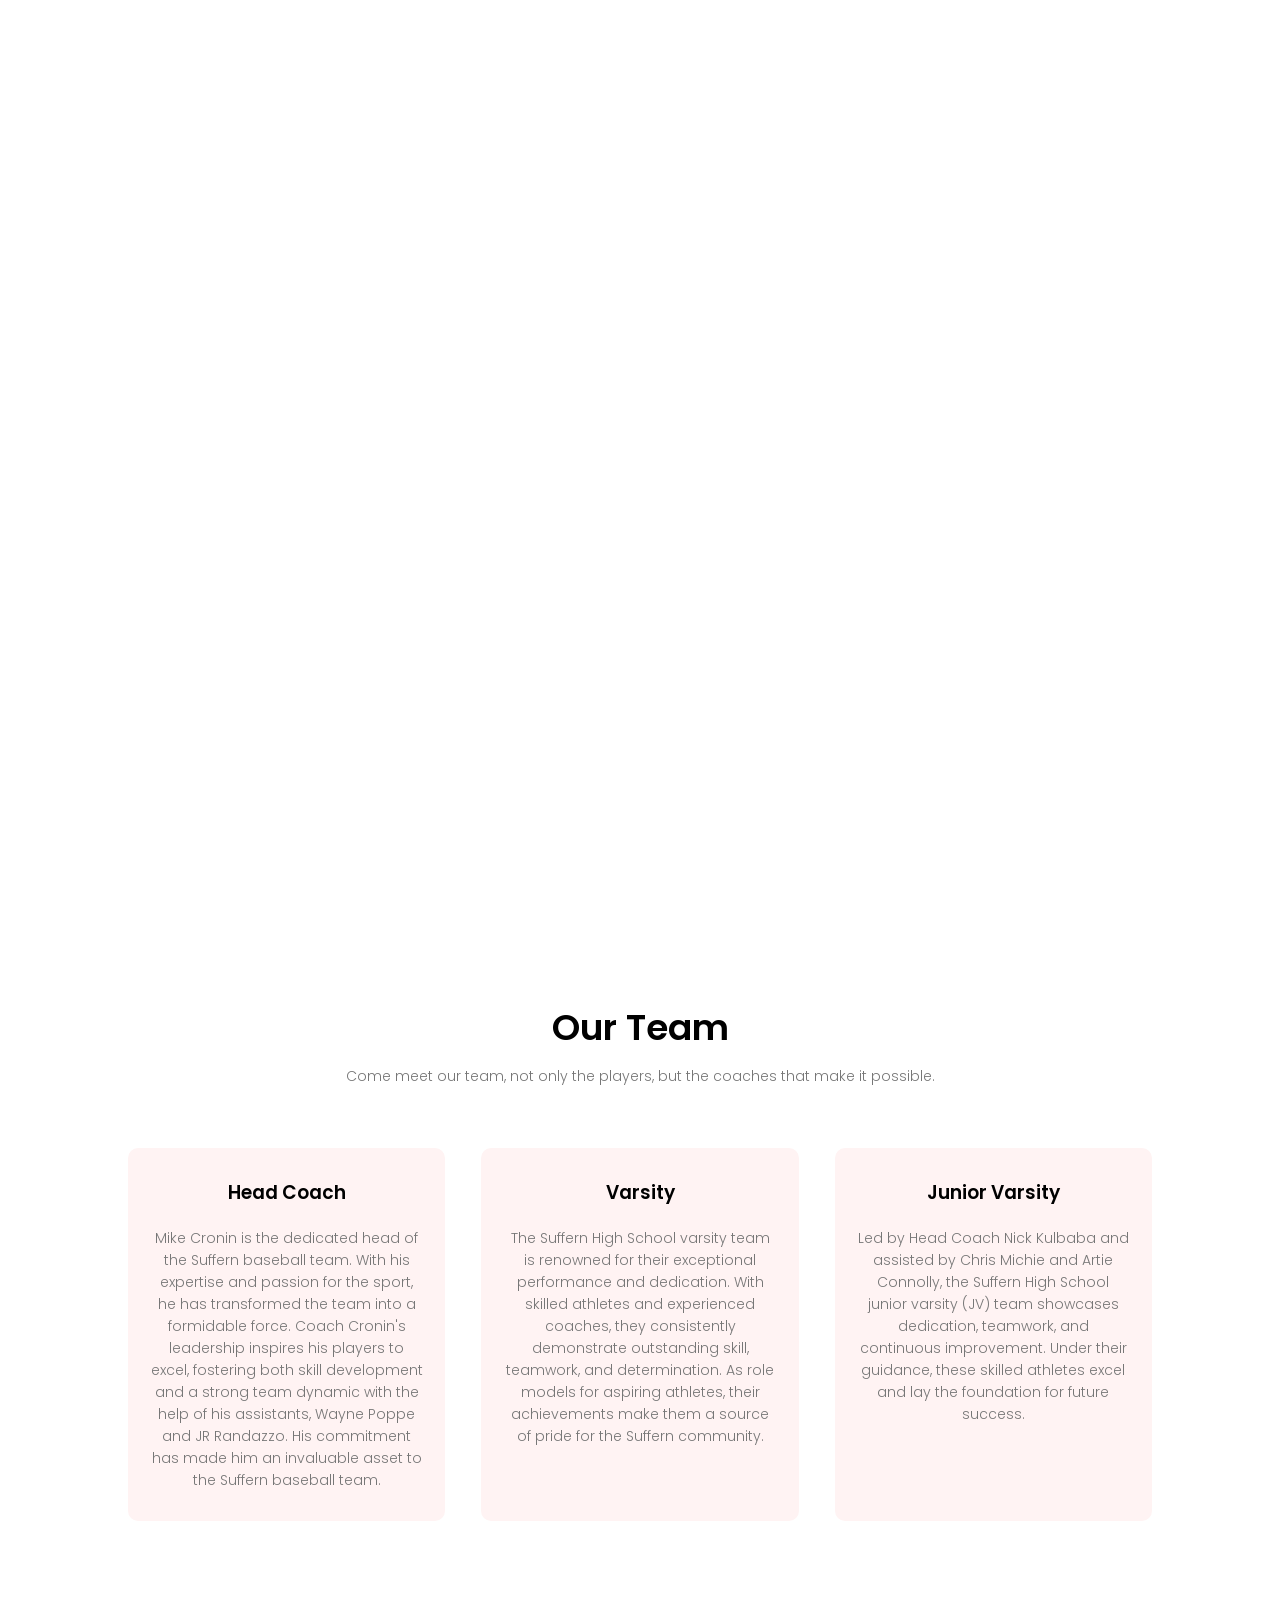
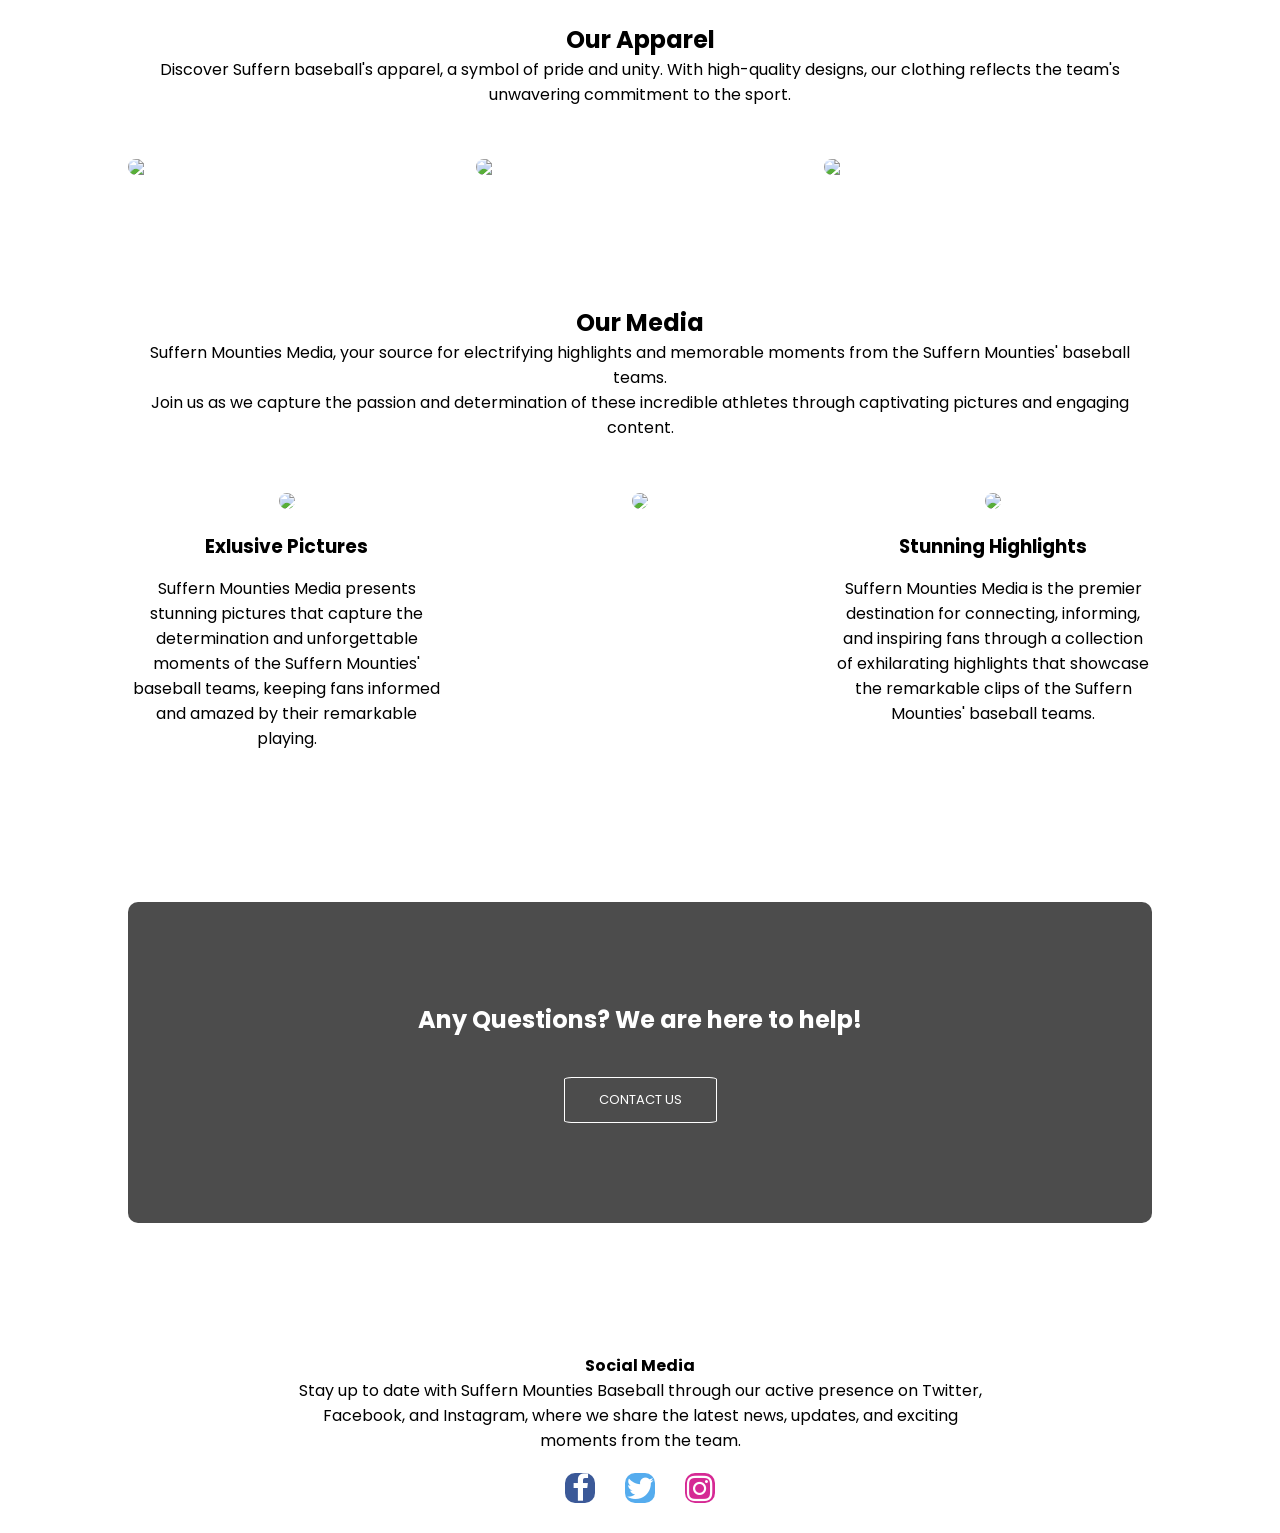
==== index.html @ 02d2ff9c "Add files via upload" ====
<!DOCTYPE html>
<html>
<head>
    <meta name="viewport" content="width=device-width, initial-scale=1.0">
    <title>Suffern Baseball</title>
    <link rel="stylesheet" href="style.css">
    <link rel="preconnect" href="https://fonts.gstatic.com">
    <link href="https://fonts.googleapis.com/css2?family=Poppins:wght@100;200;300;400;600;700&display=swap" rel="stylesheet">
    <link rel="stylesheet" href="https://stackpath.bootstrapcdn.com/font-awesome/4.7.0/css/font-awesome.min.css">
</head>
<body>
<section class="header">
    <nav>
        <a href="index.html"><img src="images/IMG_5437-removebg-preview.png" alt=""></a>
        <div class="nav-links" id="navLinks">
           <i class="fa fa-times" onclick="hideMenu()"></i>
            <ul>
                <li><a href="index.html">HOME</a></li>
                <li><a href="">TEAM</a></li>
                <li><a href="">MEDIA</a></li>
                <li><a href="">ALUMNI</a></li>
                <li><a href="https://www.prepsportswear.com/school/us/new-york/suffern/suffern-middle-school-mounties?schoolid=166773&ca_pid=12026390&gclid=CjwKCAjw5MOlBhBTEiwAAJ8e1gQoFVOmYo8UAUjyRpbwvszEB_GfJgYBRmd23w2hxb1fzWQvDvpqsxoCMF4QAvD_BwE">APPAREL</a></li>
                <li><a href="sponsors.html">SPONSORS</a></li>
                <li><a href="contact.html">CONTACT</a></li>
            </ul>
        </div>
        <i class="fa fa-bars" onclick="showMenu()"></i>
    </nav>

    <div class="text-box">
        <h1>Suffern Mounties Baseball</h1>
        <p>Official Suffern Mounties Website for all of your inquiries, media, and contacting info. <br> Welcome to the community.</p>
        <a href="#" class="hero-btn">Learn More</a>
    </div>

</section>

<!-----Team------>

<section class="Team">
    <h1>Our Team</h1>
    <p>Come meet our team, not only the players, but the coaches that make it possible.</p>

    <div class="row">
        <div class="team-col">
            <h3>Head Coach</h3>
            <p>Mike Cronin is the dedicated head of the Suffern baseball team. With his expertise and passion for the sport, he has transformed the team into a formidable force. Coach Cronin's leadership inspires his players to excel, fostering both skill development and a strong team dynamic with the help of his assistants, Wayne Poppe and JR Randazzo. His commitment has made him an invaluable asset to the Suffern baseball team.</p>
        </div>
        <div class="team-col">
            <h3>Varsity</h3>
            <p>The Suffern High School varsity team is renowned for their exceptional performance and dedication. With skilled athletes and experienced coaches, they consistently demonstrate outstanding skill, teamwork, and determination. As role models for aspiring athletes, their achievements make them a source of pride for the Suffern community.</p>
        </div>
        <div class="team-col">
            <h3>Junior Varsity</h3>
            <p>Led by Head Coach Nick Kulbaba and assisted by Chris Michie and Artie Connolly, the Suffern High School junior varsity (JV) team showcases dedication, teamwork, and continuous improvement. Under their guidance, these skilled athletes excel and lay the foundation for future success.</p>
        </div>
    </div>

</section>

<!----apparel---->
<section class="Apparel">
    <h1>Our Apparel</h1>
    <p>Discover Suffern baseball's apparel, a symbol of pride and unity. With high-quality designs, our clothing reflects the team's unwavering commitment to the sport.</p>

    <div class="row">
        <div class="apparel-col">
            <img src="images/whiteTshirt.jpg">
            <div class="layer">
                <h3>Mounties T-Shirt</h3>
            </div>
        </div>
        <div class="apparel-col">
            <img src="images/bluesweatshirt.jpg">
            <div class="layer">
                <h3>Mounties Sweatshirt</h3>
            </div>
        </div>
        <div class="apparel-col">
            <img src="images/greycap.jpg">
            <div class="layer">
                <h3>Mounties Cap</h3>
            </div>
        </div>
    </div>
</section>

<!-----Media----->

<section class="Media">
    <h1>Our Media</h1>
    <p>Suffern Mounties Media, your source for electrifying highlights and 
    memorable moments from the Suffern Mounties' baseball teams.<br> Join us as 
    we capture the passion and determination of these incredible athletes 
    through captivating pictures and engaging content.</p>

    <div class="row">
        <div class="Media-col">
            <img src="images/Pregame tradition2.jpg">
            <h3>Exlusive Pictures</h3>
            <p>Suffern Mounties Media presents stunning pictures that capture the
            determination and unforgettable moments of the Suffern Mounties'
            baseball teams, keeping fans informed and amazed by their 
            remarkable playing.</p>
        </div>
        <div class="Media-col">
            <img src="images/MEDIA__2_-removebg-preview.png">
        </div>
        <div class="Media-col">
            <img src="images/picpic.jpg">
            <h3>Stunning Highlights</h3>
            <p>Suffern Mounties Media is the premier destination for connecting, 
            informing, and inspiring fans through a collection of exhilarating highlights 
            that showcase the remarkable clips of the Suffern Mounties' baseball teams.</p>
        </div>
    </div>

</section>

<!----Contact---->

<section class="contact">
    <h1>Any Questions? We are here to help!</h1>
    <a href="" class="hero-btn">CONTACT US</a>
</section>

<!-----Social Media----->

<link rel="stylesheet" href="https://cdnjs.cloudflare.com/ajax/libs/font-awesome/4.7.0/css/font-awesome.min.css">

<section class="socialmedia">
    <div class="social-text">
      <h4>Social Media</h4>
      <p>Stay up to date with Suffern Mounties Baseball through our active presence on Twitter, <br>
      Facebook, and Instagram, where we share the latest news, updates, and exciting <br>moments from 
      the team.</p>
    </div>
    <div class="social-icons">
      <a href="https://www.facebook.comhttps://www.facebook.com/Suffbaseball" target="_blank" class="fa fa-facebook"></a>
      <a href="https://www.twitter.com/SuffBaseball/" target="_blank" class="fa fa-twitter"></a>
      <a href="https://www.instagram.com/suffbaseball/" target="_blank" class="fa fa-instagram"></a>
    </div>
  </section>
  



<!------Javascript for Toggle Menu------->
<script>
    var navLinks = document.getElementById("navLinks");

    function showMenu(){
        navLinks.style.right = "0";
    }
    function hideMenu(){
        navLinks.style.right = "-200px";
    }

</script>
</body>
</html>
---- style.css ----
* {
    margin: 0;
    padding: 0;
    font-family: 'Poppins', sans-serif;
}

.header {
    min-height: 100vh;
    width: 100%;
    background-image: url(images/2021%20Crotty%20Konkoski%20Champs_auto_x2.jpg);
    background-position: center;
    background-size: cover;
    position: relative;
}

nav {
    display: flex;
    padding: 2% 6%;
    justify-content: space-between;
    align-items: center;
}

nav img {
    width: 150px;
}

.nav-links {
    flex: 1;
    text-align: right;
}

.nav-links ul li {
    list-style: none;
    display: inline-block;
    padding: 8px 12px;
    position: relative;
}

.nav-links ul li a {
    color: #fff;
    text-decoration: none;
    font-size: 20px;
}

.nav-links ul li::after {
    content: '';
    width: 0%;
    height: 2px;
    background: #010144;
    display: block;
    margin: auto;
    transition: 0.5s;
}

.nav-links ul li:hover::after {
    width: 100%;
}

.text-box {
    width: 90%;
    color: #fff;
    position: absolute;
    top: 50%;
    left: 50%;
    transform: translate(-50%, -50%);
    text-align: center;
}

.text-box h1 {
    font-size: 62px;
}

.text-box p {
    margin: 10px 0 40px;
    font-size: 18px;
    color: #fff;
    font-weight: bold;
}

.hero-btn {
    display: inline-block;
    text-decoration: none;
    color: #fff;
    border: 1px solid #fff;
    padding: 12px 34px;
    font-size: 13px;
    background: transparent;
    position: relative;
    cursor: pointer;
    border-radius: 5%;
}

.hero-btn:hover {
    border: 1px solid #01019c;
    background: #01019c;
    transition: 1s;
    border-radius: 5%;
}

nav .fa {
    display: none;
}

@media (max-width: 700px) {
    .text-box h1 {
        font-size: 20px;
    }
    .nav-links ul li {
        display: block;
    }
    .nav-links {
        position: fixed;
        background: #010144;
        height: 100vh;
        width: 200px;
        top: 0;
        right: -200px;
        text-align: left;
        z-index: 2;
        transition: 1s;
    }
    nav .fa {
        display: block;
        color: #fff;
        margin: 10px;
        font-size: 22px;
        cursor: pointer;
    }
    .nav-links ul {
        padding: 30px;
    }
}

/*-----team-----*/

.Team {
    width: 80%;
    margin: auto;
    text-align: center;
    padding-top: 100px;
}

.Team h1 {
    font-size: 36px;
    font-weight: 600;
}

.Team p {
    color: #777;
    font-size: 14px;
    font-weight: 300;
    line-height: 22px;
    padding: 10px;
}

.row {
    margin-top: 5%;
    display: flex;
    justify-content: space-between;
}

.team-col {
    flex-basis: 31%;
    background: #fff3f3;
    border-radius: 10px;
    margin-bottom: 5%;
    padding: 20px 12px;
    box-sizing: border-box;
    transition: 0.5s;
}

.team-col h3 {
    text-align: center;
    font-weight: 600;
    margin: 10px 0;
}

.team-col:hover {
    box-shadow: 0 0 20px 0px rgba(0,0,0,0.2);
}

@media (max-width: 700px) {
    .row {
        flex-direction: column;
    }
}

/*------apparel-----*/

.Apparel {
    width: 80%;
    margin: auto;
    text-align: center;
    padding-top: 50px;
}

.apparel-col {
    flex-basis: 32%;
    border-radius: 10px;
    margin-bottom: 30px;
    position: relative;
    overflow: hidden;
}

.apparel-col img {
    width: 100%;
    display: block;
}

.layer {
    background: transparent;
    height: 100%;
    width: 100%;
    position: absolute;
    top: 0;
    left: 0;
    transition: 0.5s;
}

.layer:hover {
    background: rgba(103, 154, 231, 0.7);
}

.layer h3 {
    width: 100%;
    font-weight: 500;
    color: #fff;
    font-size: 26px;
    bottom: 0;
    left: 50%;
    transform: translateX(-50%);
    position: absolute;
    opacity: 0;
    transition: 0.5s;
}

.layer:hover h3 {
    bottom: 49%;
    opacity: 1;
}

/*------Media-----*/

.Media {
    width: 80%;
    margin: auto;
    text-align: center;
    padding-top: 100px;
}

.Media-col {
    flex-basis: 31%;
    border-radius: 10px;
    margin-bottom: 5%;
    text-align: center;
}

.Media-col img {
    border-radius: 10px;
    width: 100%;
}

.Media-col p {
    padding: 0;
}

.Media-col h3 {
    margin-top: 16px;
    margin-bottom: 15px;
}

/*-----contact-----*/

.contact {
    margin: 100px auto;
    width: 80%;
    background-image: linear-gradient(rgba(0,0,0,0.7),rgba(0,0,0,0.7)), url(images/lololl.jpg);
    background-position: center;
    background-size: cover;
    border-radius: 10px;
    text-align: center;
    padding: 100px 0;
}

.contact h1 {
    color: #fff;
    margin-bottom: 40px;
    padding: 0;
}

@media (max-width: 700px) {
    .contact h1 {
        font-size: 24px;
    }
}

/*------Social Media------*/

.socialmedia {
    width: 100%;
    text-align: center;
    padding: 30px 0;
}

.social-text {
    margin-bottom: 20px;
}

.social-icons {
    display: flex;
    justify-content: center;
}

.social-icons a {
    margin: 0 15px;
    cursor: pointer;
    font-size: 30px;
    text-decoration: none;
}

.fa-facebook,
.fa-twitter,
.fa-instagram {
    width: 30px;
    height: 30px;
}

.fa-facebook {
    background: #3B5998;
    color: white;
    border-radius: 10px;
}

.fa-twitter {
    background: #55ACEE;
    color: white;
    border-radius: 10px;
}

.fa-instagram {
    background: #d62994; 
    color: #fff;
    border-radius: 10px;
}

/*-------Sponsors-------*/

.sub-header {
    height: 50vh;
    width: 100%;
    background-image: url(images/IMG_7635.JPG);
    background-position: center;
    background-size: cover;
    text-align: center;
    color: #fff;
}

.sub-header h1 {
    margin-top: 100px;
}

.sponsors {
    width: 80%;
    margin: auto;
    padding-top: 80px;
    padding-bottom: 50px;
}

.sponsors-col {
    flex-basis: 48%;
    padding: 30px 2px;
}

.sponsors-col img {
    width: 100%;
    border-radius: 8%;
}

.sponsors-col h1 {
    padding-top: 0;
}

.sponsors-col p {
    padding: 15px 0 25px;
}

.blue-btn {
    border: 1px solid #01019c;
    background: transparent;
    color: #01019c;
}

.blue-btn:hover {
    color: #fff;
}

/*--------Contact us-----*/

.location {
    width: 80%;
    margin: auto;
    padding: 80px 0;
}

.location iframe {
    width: 100%;
}

.contact-us {
    width: 80%;
    margin: auto;
}

.contact-col {
    flex-basis: 48%;
    margin-bottom: 30px;
}

.contact-col div {
    display: flex;
    align-items: center;
    margin-bottom: 40px;
}

.contact-col div .fa {
    font-size: 28px;
    color: #010144;
    margin: 10px;
    margin-right: 30px;
}
.contact-col div p{
    padding: 0;
}
.contact-col div h5{
    font-size: 20px;
    margin-bottom: 5px;
    color: #555;
    font-weight: 400;
}
.contact-col input, .contact-col textarea{
    width: 100%;
    padding: 15px;
    margin-bottom: 17px;
    outline: none;
    border: 1px solid #ccc;
    box-sizing: border-box;
}
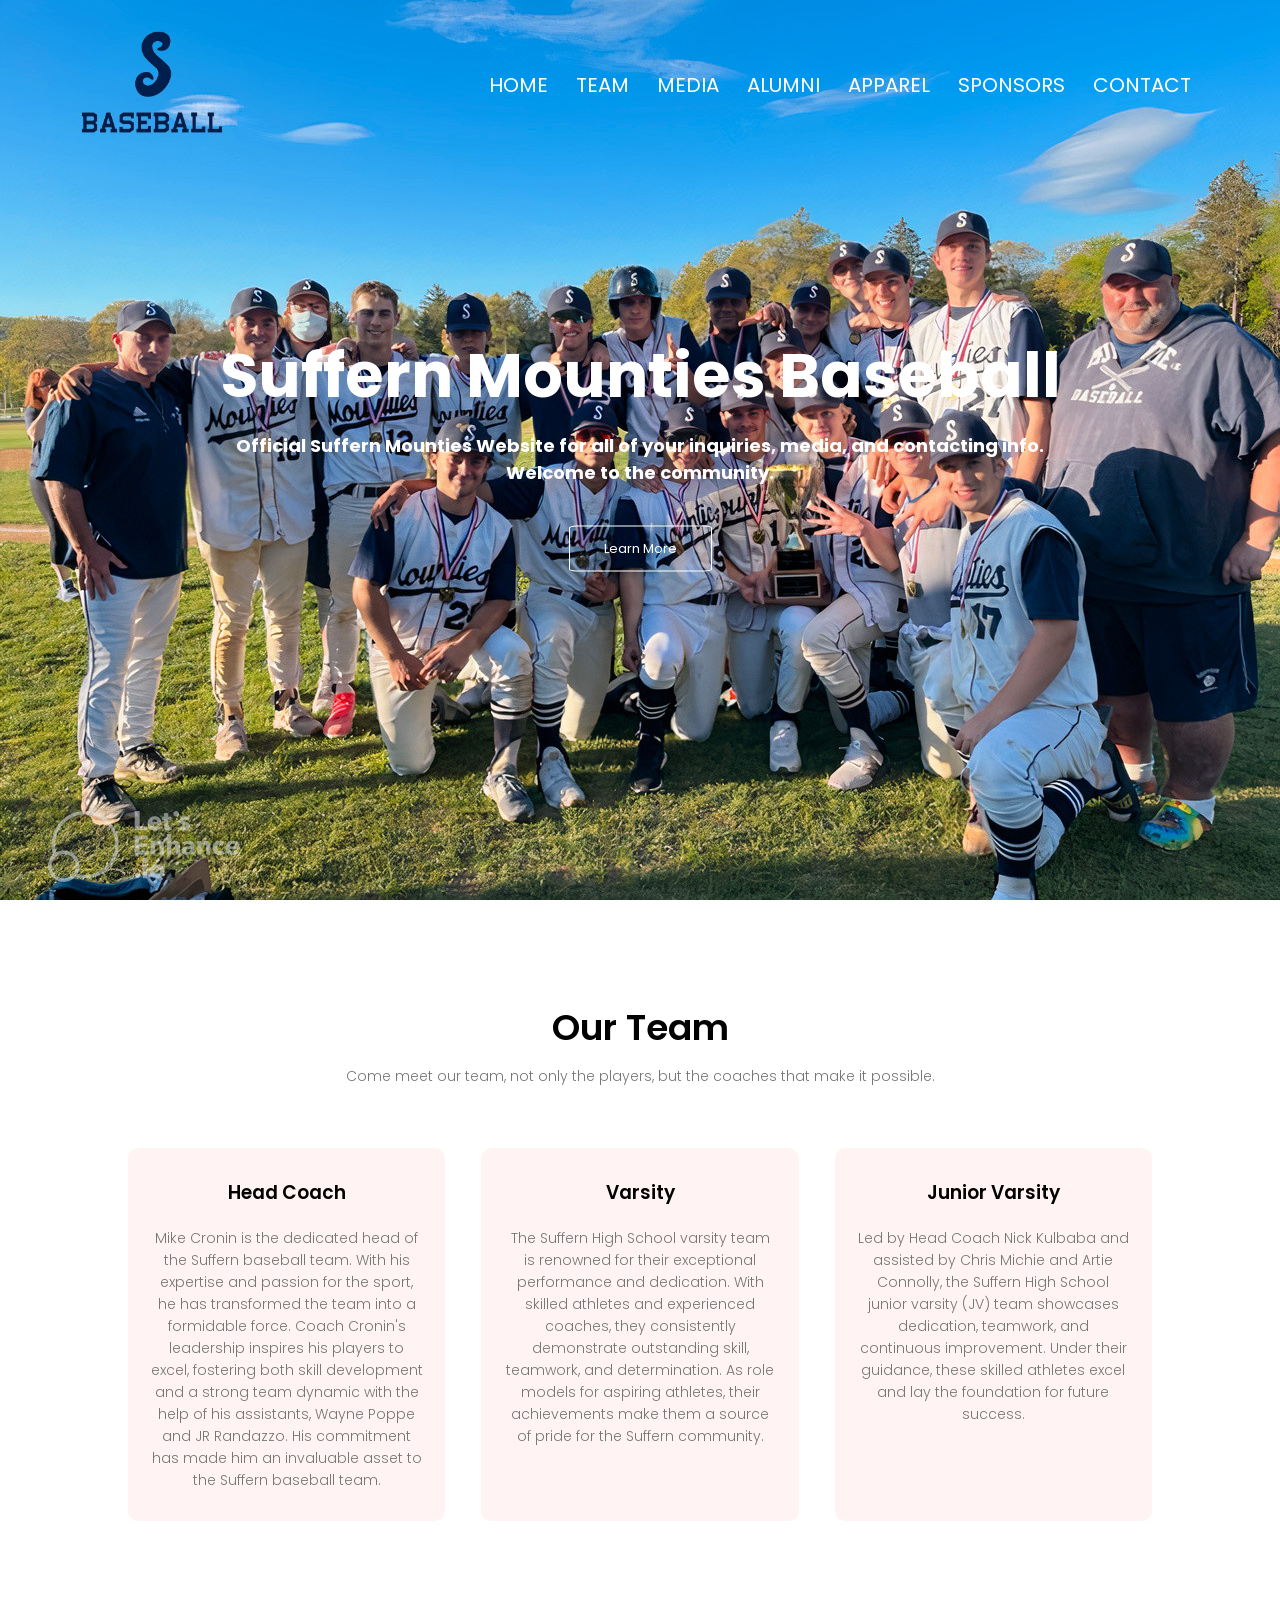
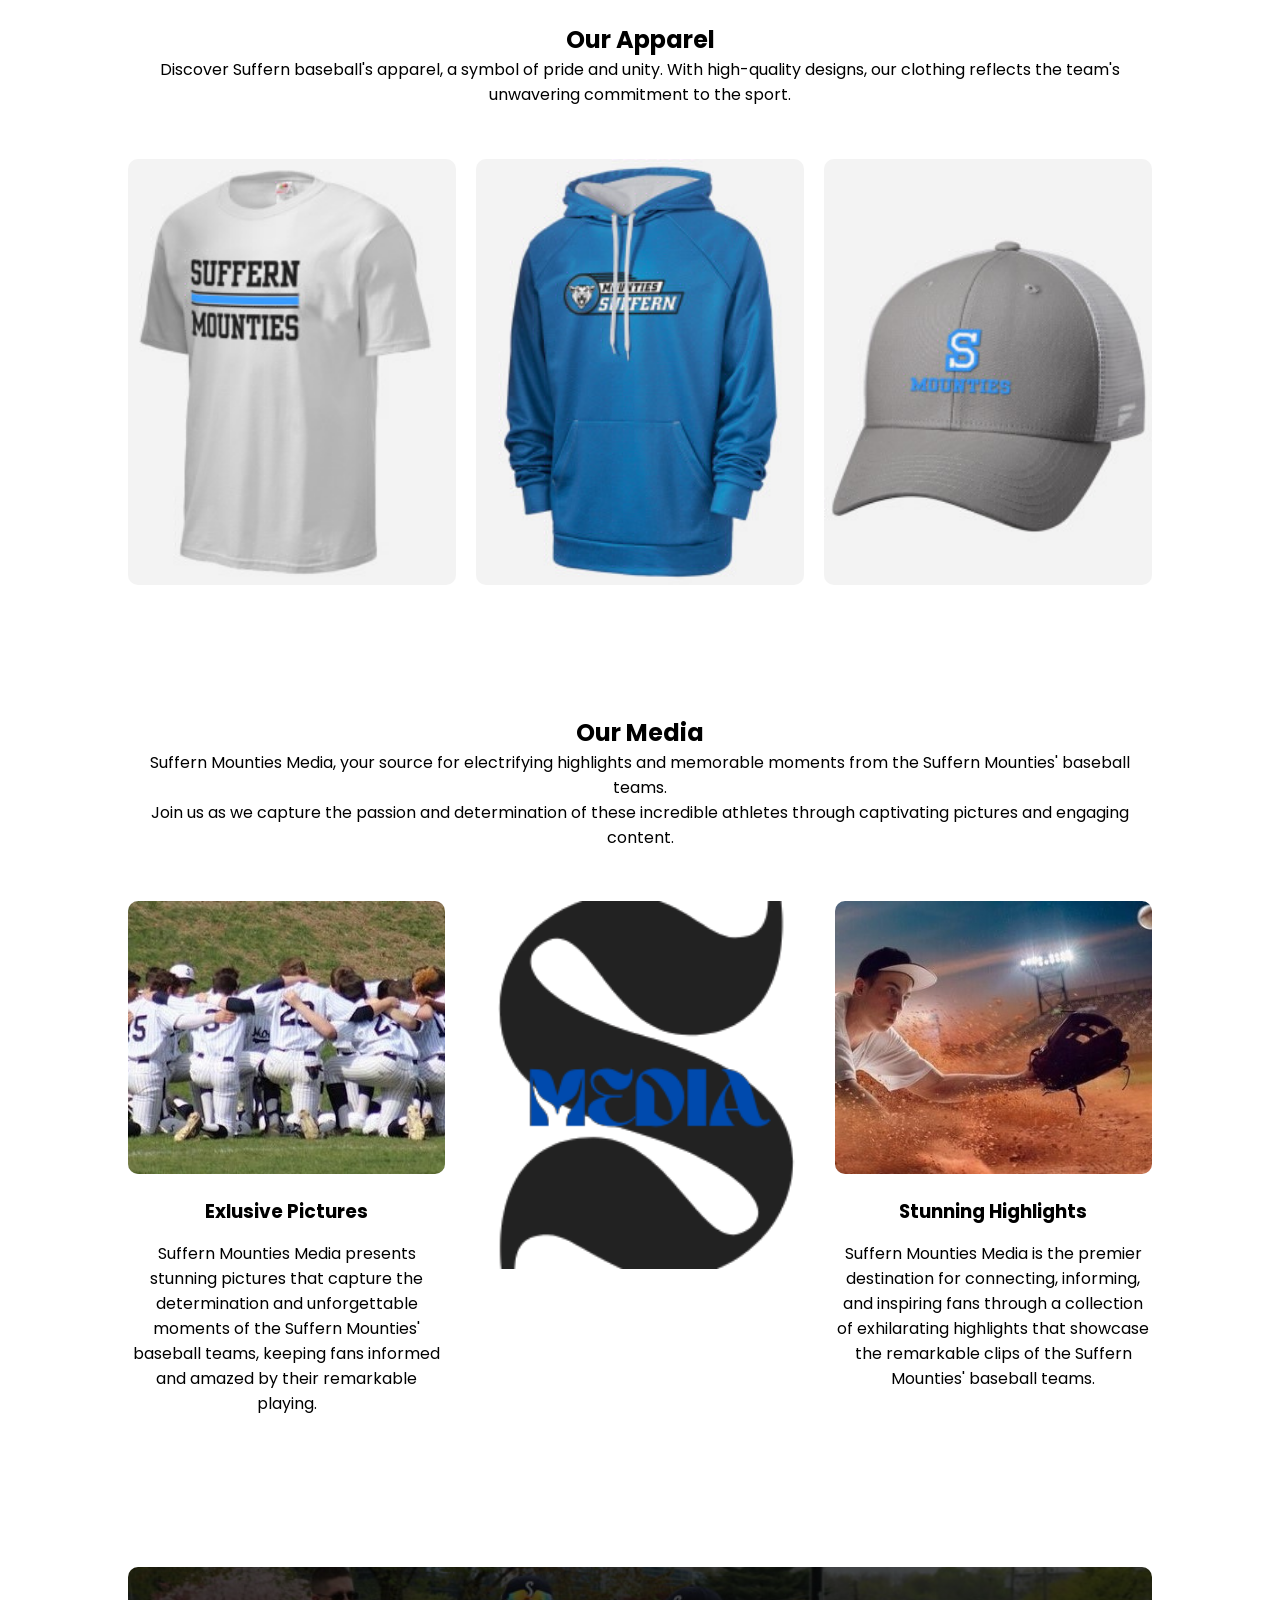
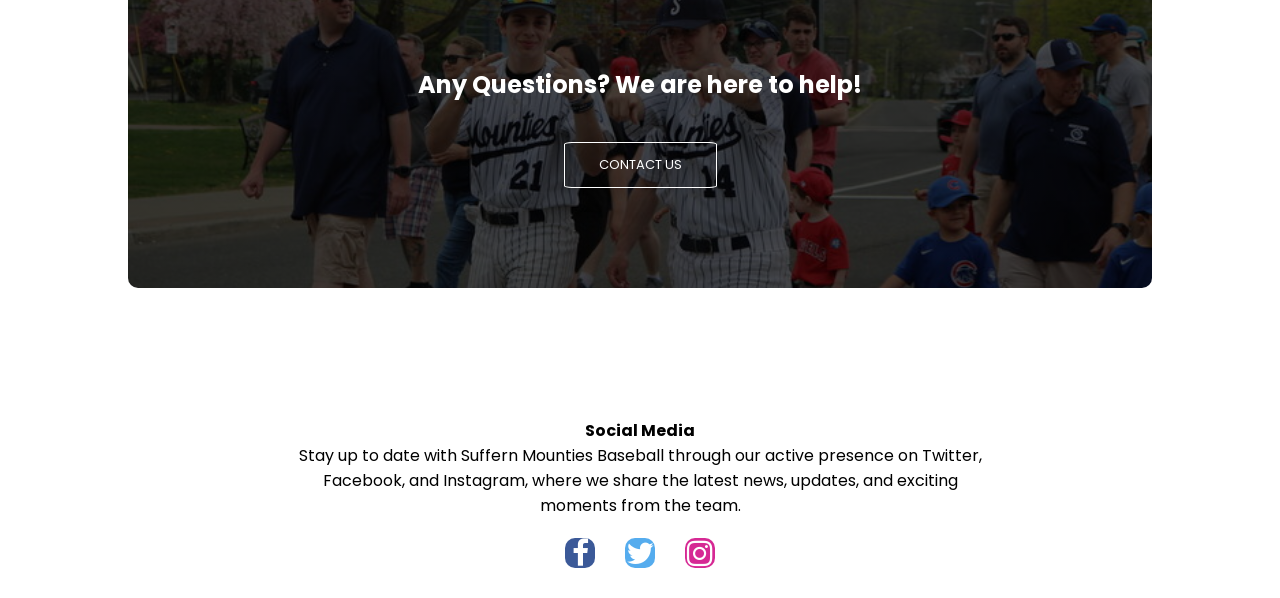
==== commit 9fdde2e5: "Add files via upload" ====
--- a/index.html
+++ b/index.html
@@ -17,7 +17,7 @@
             <ul>
                 <li><a href="index.html">HOME</a></li>
                 <li><a href="">TEAM</a></li>
-                <li><a href="">MEDIA</a></li>
+                <li><a href="media.html">MEDIA</a></li>
                 <li><a href="">ALUMNI</a></li>
                 <li><a href="https://www.prepsportswear.com/school/us/new-york/suffern/suffern-middle-school-mounties?schoolid=166773&ca_pid=12026390&gclid=CjwKCAjw5MOlBhBTEiwAAJ8e1gQoFVOmYo8UAUjyRpbwvszEB_GfJgYBRmd23w2hxb1fzWQvDvpqsxoCMF4QAvD_BwE">APPAREL</a></li>
                 <li><a href="sponsors.html">SPONSORS</a></li>
@@ -121,7 +121,7 @@
 
 <section class="contact">
     <h1>Any Questions? We are here to help!</h1>
-    <a href="" class="hero-btn">CONTACT US</a>
+    <a href="contact.html" class="hero-btn">CONTACT US</a>
 </section>
 
 <!-----Social Media----->
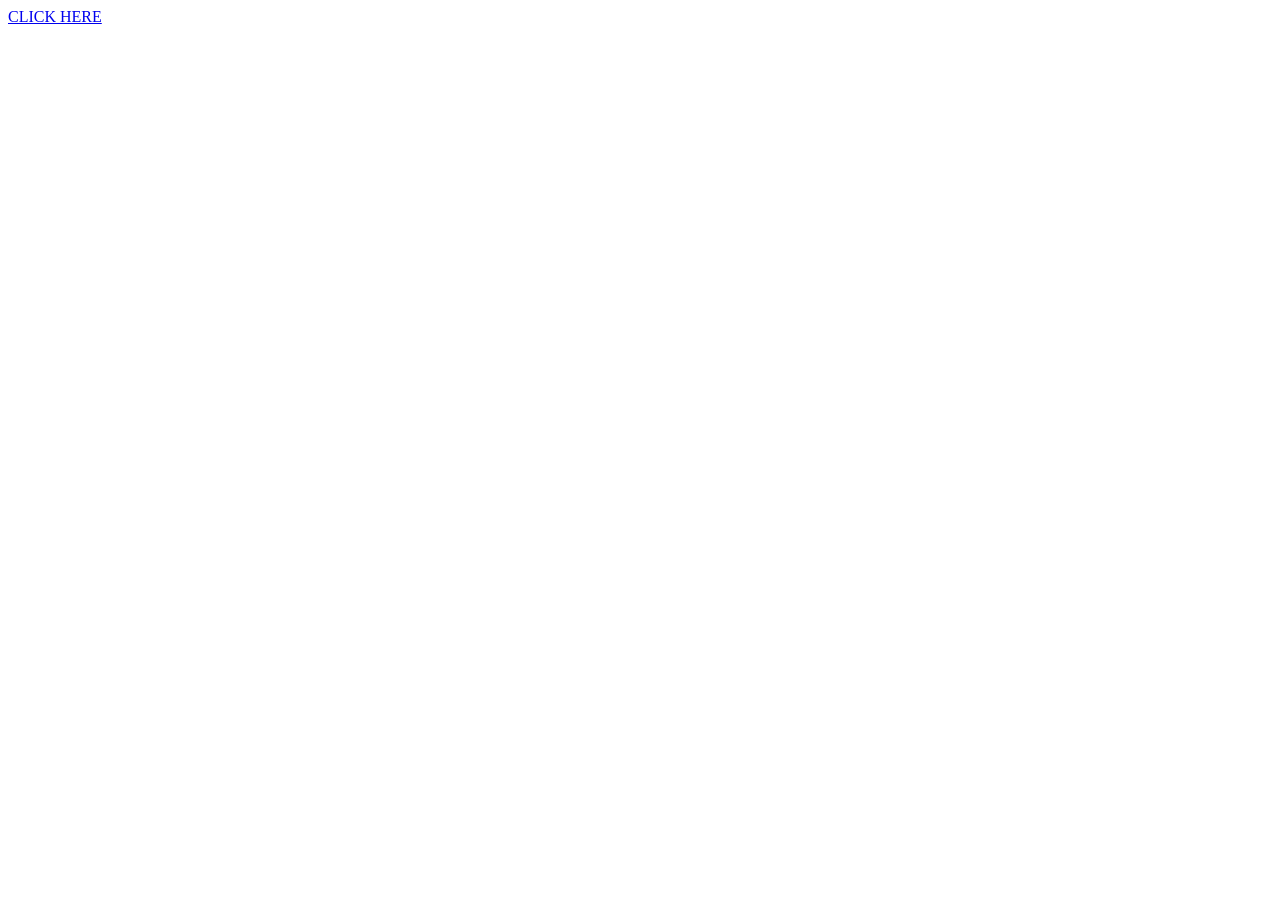
==== commit 89818116: "Update index.html" ====
--- a/index.html
+++ b/index.html
@@ -1,161 +1,11 @@
 <!DOCTYPE html>
-<html>
+<html lang="en">
 <head>
+    <meta charset="UTF-8">
     <meta name="viewport" content="width=device-width, initial-scale=1.0">
-    <title>Suffern Baseball</title>
-    <link rel="stylesheet" href="style.css">
-    <link rel="preconnect" href="https://fonts.gstatic.com">
-    <link href="https://fonts.googleapis.com/css2?family=Poppins:wght@100;200;300;400;600;700&display=swap" rel="stylesheet">
-    <link rel="stylesheet" href="https://stackpath.bootstrapcdn.com/font-awesome/4.7.0/css/font-awesome.min.css">
+    <title>Email Test</title>
 </head>
 <body>
-<section class="header">
-    <nav>
-        <a href="index.html"><img src="images/IMG_5437-removebg-preview.png" alt=""></a>
-        <div class="nav-links" id="navLinks">
-           <i class="fa fa-times" onclick="hideMenu()"></i>
-            <ul>
-                <li><a href="index.html">HOME</a></li>
-                <li><a href="">TEAM</a></li>
-                <li><a href="media.html">MEDIA</a></li>
-                <li><a href="">ALUMNI</a></li>
-                <li><a href="https://www.prepsportswear.com/school/us/new-york/suffern/suffern-middle-school-mounties?schoolid=166773&ca_pid=12026390&gclid=CjwKCAjw5MOlBhBTEiwAAJ8e1gQoFVOmYo8UAUjyRpbwvszEB_GfJgYBRmd23w2hxb1fzWQvDvpqsxoCMF4QAvD_BwE">APPAREL</a></li>
-                <li><a href="sponsors.html">SPONSORS</a></li>
-                <li><a href="contact.html">CONTACT</a></li>
-            </ul>
-        </div>
-        <i class="fa fa-bars" onclick="showMenu()"></i>
-    </nav>
-
-    <div class="text-box">
-        <h1>Suffern Mounties Baseball</h1>
-        <p>Official Suffern Mounties Website for all of your inquiries, media, and contacting info. <br> Welcome to the community.</p>
-        <a href="#" class="hero-btn">Learn More</a>
-    </div>
-
-</section>
-
-<!-----Team------>
-
-<section class="Team">
-    <h1>Our Team</h1>
-    <p>Come meet our team, not only the players, but the coaches that make it possible.</p>
-
-    <div class="row">
-        <div class="team-col">
-            <h3>Head Coach</h3>
-            <p>Mike Cronin is the dedicated head of the Suffern baseball team. With his expertise and passion for the sport, he has transformed the team into a formidable force. Coach Cronin's leadership inspires his players to excel, fostering both skill development and a strong team dynamic with the help of his assistants, Wayne Poppe and JR Randazzo. His commitment has made him an invaluable asset to the Suffern baseball team.</p>
-        </div>
-        <div class="team-col">
-            <h3>Varsity</h3>
-            <p>The Suffern High School varsity team is renowned for their exceptional performance and dedication. With skilled athletes and experienced coaches, they consistently demonstrate outstanding skill, teamwork, and determination. As role models for aspiring athletes, their achievements make them a source of pride for the Suffern community.</p>
-        </div>
-        <div class="team-col">
-            <h3>Junior Varsity</h3>
-            <p>Led by Head Coach Nick Kulbaba and assisted by Chris Michie and Artie Connolly, the Suffern High School junior varsity (JV) team showcases dedication, teamwork, and continuous improvement. Under their guidance, these skilled athletes excel and lay the foundation for future success.</p>
-        </div>
-    </div>
-
-</section>
-
-<!----apparel---->
-<section class="Apparel">
-    <h1>Our Apparel</h1>
-    <p>Discover Suffern baseball's apparel, a symbol of pride and unity. With high-quality designs, our clothing reflects the team's unwavering commitment to the sport.</p>
-
-    <div class="row">
-        <div class="apparel-col">
-            <img src="images/whiteTshirt.jpg">
-            <div class="layer">
-                <h3>Mounties T-Shirt</h3>
-            </div>
-        </div>
-        <div class="apparel-col">
-            <img src="images/bluesweatshirt.jpg">
-            <div class="layer">
-                <h3>Mounties Sweatshirt</h3>
-            </div>
-        </div>
-        <div class="apparel-col">
-            <img src="images/greycap.jpg">
-            <div class="layer">
-                <h3>Mounties Cap</h3>
-            </div>
-        </div>
-    </div>
-</section>
-
-<!-----Media----->
-
-<section class="Media">
-    <h1>Our Media</h1>
-    <p>Suffern Mounties Media, your source for electrifying highlights and 
-    memorable moments from the Suffern Mounties' baseball teams.<br> Join us as 
-    we capture the passion and determination of these incredible athletes 
-    through captivating pictures and engaging content.</p>
-
-    <div class="row">
-        <div class="Media-col">
-            <img src="images/Pregame tradition2.jpg">
-            <h3>Exlusive Pictures</h3>
-            <p>Suffern Mounties Media presents stunning pictures that capture the
-            determination and unforgettable moments of the Suffern Mounties'
-            baseball teams, keeping fans informed and amazed by their 
-            remarkable playing.</p>
-        </div>
-        <div class="Media-col">
-            <img src="images/MEDIA__2_-removebg-preview.png">
-        </div>
-        <div class="Media-col">
-            <img src="images/picpic.jpg">
-            <h3>Stunning Highlights</h3>
-            <p>Suffern Mounties Media is the premier destination for connecting, 
-            informing, and inspiring fans through a collection of exhilarating highlights 
-            that showcase the remarkable clips of the Suffern Mounties' baseball teams.</p>
-        </div>
-    </div>
-
-</section>
-
-<!----Contact---->
-
-<section class="contact">
-    <h1>Any Questions? We are here to help!</h1>
-    <a href="contact.html" class="hero-btn">CONTACT US</a>
-</section>
-
-<!-----Social Media----->
-
-<link rel="stylesheet" href="https://cdnjs.cloudflare.com/ajax/libs/font-awesome/4.7.0/css/font-awesome.min.css">
-
-<section class="socialmedia">
-    <div class="social-text">
-      <h4>Social Media</h4>
-      <p>Stay up to date with Suffern Mounties Baseball through our active presence on Twitter, <br>
-      Facebook, and Instagram, where we share the latest news, updates, and exciting <br>moments from 
-      the team.</p>
-    </div>
-    <div class="social-icons">
-      <a href="https://www.facebook.comhttps://www.facebook.com/Suffbaseball" target="_blank" class="fa fa-facebook"></a>
-      <a href="https://www.twitter.com/SuffBaseball/" target="_blank" class="fa fa-twitter"></a>
-      <a href="https://www.instagram.com/suffbaseball/" target="_blank" class="fa fa-instagram"></a>
-    </div>
-  </section>
-  
-
-
-
-<!------Javascript for Toggle Menu------->
-<script>
-    var navLinks = document.getElementById("navLinks");
-
-    function showMenu(){
-        navLinks.style.right = "0";
-    }
-    function hideMenu(){
-        navLinks.style.right = "-200px";
-    }
-
-</script>
+    <a href="mailto:sbbcmounties@gmail.com">CLICK HERE</a>
 </body>
-</html>+</html>
